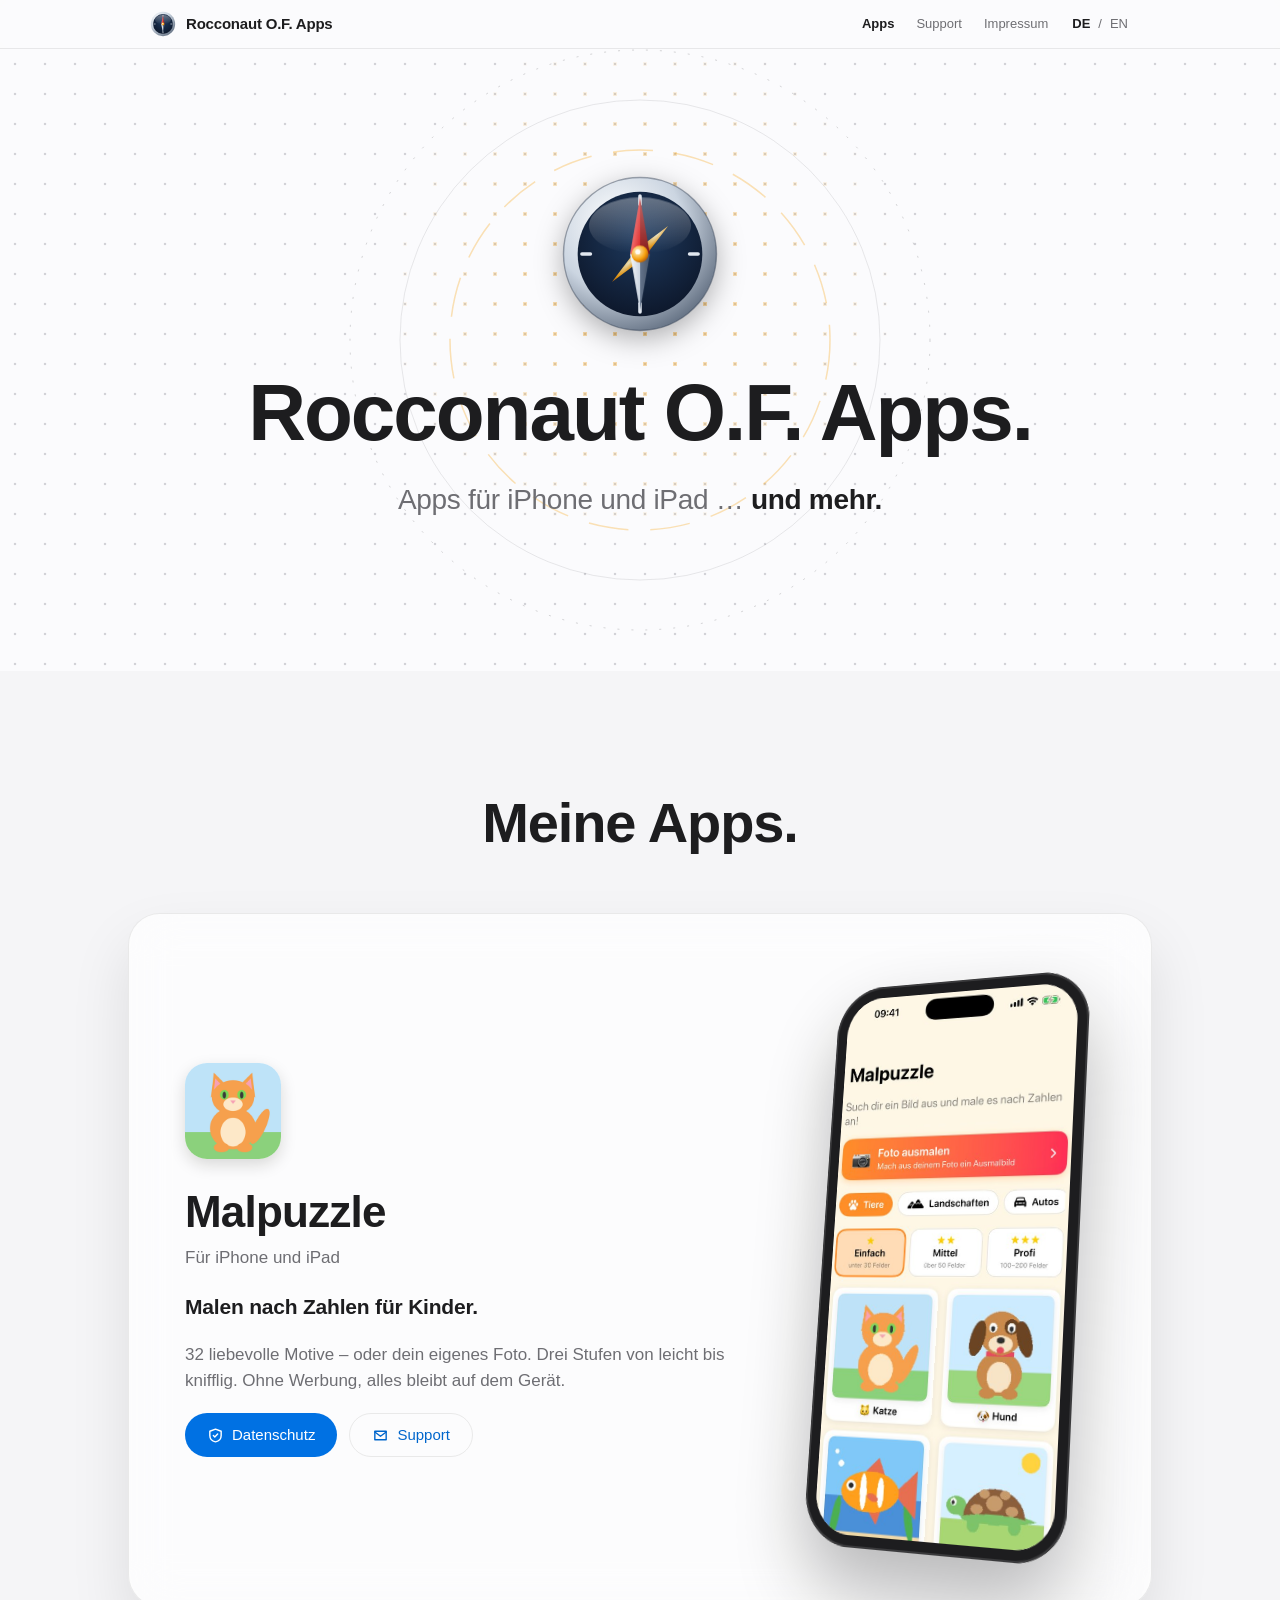
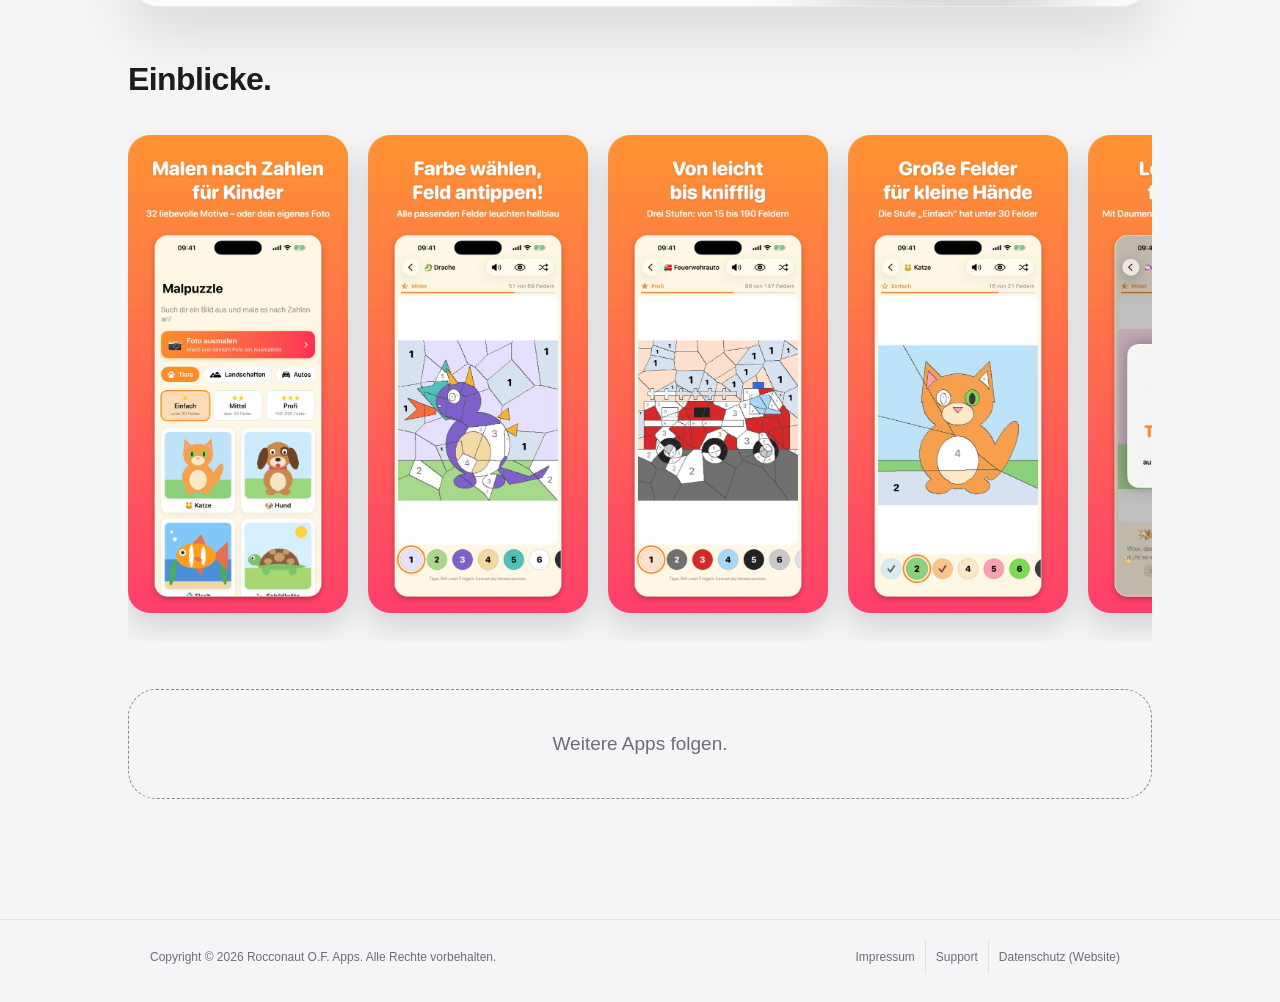
==== index.html @ 76076adc "Website Rocconaut O.F. Apps (DE/EN) mit Support- und Datenschutzseiten Co-Authored-By: Claude Opus 5" ====
<!doctype html>
<html lang="de">
<head>
<meta charset="utf-8">
<meta name="viewport" content="width=device-width, initial-scale=1">
<title>Rocconaut O.F. Apps – Apps für iPhone und iPad</title>
<meta name="description" content="Rocconaut O.F. Apps: Apps für iPhone und iPad, darunter Malpuzzle – Malen nach Zahlen für Kinder.">
<link rel="canonical" href="https://rocconaut-with-cloud.github.io/">
<link rel="alternate" hreflang="de" href="https://rocconaut-with-cloud.github.io/">
<link rel="alternate" hreflang="en" href="https://rocconaut-with-cloud.github.io/en/">
<meta name="theme-color" content="#FBFBFD" media="(prefers-color-scheme: light)">
<meta name="theme-color" content="#000000" media="(prefers-color-scheme: dark)">
<link rel="icon" href="assets/img/compass.svg" type="image/svg+xml">
<link rel="stylesheet" href="assets/css/site.css">
<script>document.documentElement.className += ' js';</script>
<script src="assets/js/site.js" defer></script>
</head>
<body>
<a class="skip" href="#inhalt">Zum Inhalt springen</a>
<header class="nav">
<div class="nav-inner">
<a class="brand" href="index.html"><img src="assets/img/compass.svg" alt="" width="26" height="26">Rocconaut O.F. Apps</a>
<nav class="nav-links" aria-label="Hauptnavigation">
<a href="index.html" aria-current="page">Apps</a>
<a href="support.html">Support</a>
<a href="impressum.html">Impressum</a>
<span class="lang" aria-label="Sprache"><span class="on" lang="de">DE</span><span aria-hidden="true">/</span><a href="en/index.html" lang="en" hreflang="en">EN</a></span>
</nav>
</div>
</header>
<main id="inhalt">
<section class="hero">
<div class="hero-dots" aria-hidden="true"></div>
<div class="hero-spot" aria-hidden="true"></div>
<svg class="hero-rings" viewBox="0 0 620 620" aria-hidden="true">
<g class="spin"><circle class="r" cx="310" cy="310" r="290" stroke-opacity="0.35" stroke-width="1" stroke-dasharray="2 12"/></g>
<circle class="r" cx="310" cy="310" r="240" stroke-opacity="0.18" stroke-width="1"/>
<g class="spin-rev"><circle cx="310" cy="310" r="190" fill="none" stroke="#F59E0B" stroke-opacity="0.3" stroke-width="1.5" stroke-dasharray="40 22"/></g>
</svg>
<div class="hero-inner">
<div class="compass"><svg viewBox="0 0 120 120" role="img" aria-label="Rocconaut Kompass-Logo">
<defs>
<radialGradient id="m" cx="0.35" cy="0.3" r="0.85"><stop offset="0" stop-color="#FFFFFF"/><stop offset="0.5" stop-color="#CBD5E1"/><stop offset="1" stop-color="#475569"/></radialGradient>
<radialGradient id="f" cx="0.5" cy="0.35" r="0.75"><stop offset="0" stop-color="#1E3A5F"/><stop offset="1" stop-color="#0B1324"/></radialGradient>
<linearGradient id="rd" x1="0" y1="0" x2="1" y2="0"><stop offset="0" stop-color="#F87171"/><stop offset="0.49" stop-color="#DC2626"/><stop offset="0.51" stop-color="#991B1B"/><stop offset="1" stop-color="#7F1D1D"/></linearGradient>
<linearGradient id="sv" x1="0" y1="0" x2="1" y2="0"><stop offset="0" stop-color="#F8FAFC"/><stop offset="0.49" stop-color="#CBD5E1"/><stop offset="0.51" stop-color="#64748B"/><stop offset="1" stop-color="#475569"/></linearGradient>
<radialGradient id="gd" cx="0.35" cy="0.35" r="0.8"><stop offset="0" stop-color="#FEF3C7"/><stop offset="0.6" stop-color="#F59E0B"/><stop offset="1" stop-color="#92400E"/></radialGradient>
<linearGradient id="gl" x1="0" y1="0" x2="0" y2="1"><stop offset="0" stop-color="#FFFFFF" stop-opacity="0.35"/><stop offset="1" stop-color="#FFFFFF" stop-opacity="0"/></linearGradient>
</defs>
<circle cx="60" cy="60" r="54" fill="url(#m)"/>
<circle cx="60" cy="60" r="54" fill="none" stroke="#334155" stroke-opacity="0.45"/>
<circle cx="60" cy="60" r="44" fill="url(#f)"/>
<g stroke="#E2E8F0" stroke-width="2.5" stroke-linecap="round"><line x1="60" y1="19" x2="60" y2="25"/><line x1="60" y1="95" x2="60" y2="101"/><line x1="19" y1="60" x2="25" y2="60"/><line x1="95" y1="60" x2="101" y2="60"/></g>
<g transform="rotate(45 60 60)" opacity="0.9"><polygon points="60,32 64,60 56,60" fill="url(#gd)"/><polygon points="60,88 64,60 56,60" fill="url(#gd)"/></g>
<g class="needle"><g class="swing"><polygon points="60,20 67,60 53,60" fill="url(#rd)"/><polygon points="60,100 67,60 53,60" fill="url(#sv)"/></g></g>
<circle cx="60" cy="60" r="6" fill="url(#gd)"/>
<circle cx="58.5" cy="58.5" r="1.8" fill="#FFFFFF" fill-opacity="0.85"/>
<ellipse cx="60" cy="40" rx="36" ry="20" fill="url(#gl)"/>
</svg></div>
<h1 class="display rise d1">Rocconaut O.F. Apps.</h1>
<p class="lead rise d2">Apps für iPhone und iPad … <strong class="rise d3">und mehr.</strong></p>
</div>
</section>

<section class="apps" aria-labelledby="apps-title">
<div class="wrap">
<h2 id="apps-title" class="h-big reveal">Meine Apps.</h2>

<div class="reveal">
<article class="card">
<div class="glare" aria-hidden="true"></div>
<div class="card-text">
<img class="app-icon" src="assets/img/malpuzzle-icon.png" alt="App-Icon Malpuzzle" width="96" height="96">
<div>
<h3 class="app-name">Malpuzzle</h3>
<span class="platform">Für iPhone und iPad</span>
</div>
<p class="tagline">Malen nach Zahlen für Kinder.</p>
<p class="desc">32 liebevolle Motive – oder dein eigenes Foto. Drei Stufen von leicht bis knifflig. Ohne Werbung, alles bleibt auf dem Gerät.</p>
<!-- App-Store-Badge: hier einfügen, sobald die App im Store ist -->
<div class="btns">
<a class="btn btn-primary shine" href="malpuzzle/datenschutz.html"><svg class="draw" viewBox="0 0 24 24" fill="none" stroke="currentColor" stroke-width="2" stroke-linecap="round" stroke-linejoin="round" aria-hidden="true"><path pathLength="1" d="M12 3l8 3v6c0 5-3.5 8-8 9-4.5-1-8-4-8-9V6z"/><path pathLength="1" d="M9 12l2 2 4-4"/></svg>Datenschutz</a>
<a class="btn btn-secondary shine" href="support.html"><svg class="draw" viewBox="0 0 24 24" fill="none" stroke="currentColor" stroke-width="2" stroke-linecap="round" stroke-linejoin="round" aria-hidden="true"><path pathLength="1" d="M4 6h16v12H4z"/><path pathLength="1" d="M4 7l8 6 8-6"/></svg>Support</a>
</div>
</div>
<div class="device-wrap">
<div class="device">
<div class="screen">
<img src="assets/img/screen_01.jpg" alt="Startbildschirm mit Motivauswahl" class="active" width="512" height="1098">
<img src="assets/img/screen_02.jpg" alt="Drache ausmalen, Stufe Mittel" width="512" height="1098" loading="lazy">
<img src="assets/img/screen_03.jpg" alt="Feuerwehrauto ausmalen, Stufe Profi" width="512" height="1098" loading="lazy">
<img src="assets/img/screen_04.jpg" alt="Katze ausmalen, Stufe Einfach" width="512" height="1098" loading="lazy">
<img src="assets/img/screen_05.jpg" alt="Lob nach dem fertigen Bild" width="512" height="1098" loading="lazy">
<img src="assets/img/screen_06.jpg" alt="Landschaften zur Auswahl" width="512" height="1098" loading="lazy">
</div>
</div>
</div>
</article>
</div>

<div class="gallery reveal">
<h3 class="h-mid">Einblicke.</h3>
<div class="gallery-row" tabindex="0" role="region" aria-label="App-Store-Bilder von Malpuzzle">
<img class="shot" src="assets/img/store_01.jpg" alt="Malen nach Zahlen für Kinder" width="600" height="1304" loading="lazy">
<img class="shot" src="assets/img/store_02.jpg" alt="Farbe wählen, Feld antippen" width="600" height="1304" loading="lazy">
<img class="shot" src="assets/img/store_03.jpg" alt="Von leicht bis knifflig" width="600" height="1304" loading="lazy">
<img class="shot" src="assets/img/store_04.jpg" alt="Große Felder für kleine Hände" width="600" height="1304" loading="lazy">
<img class="shot" src="assets/img/store_05.jpg" alt="Lob für jedes fertige Bild" width="600" height="1304" loading="lazy">
<img class="shot" src="assets/img/store_06.jpg" alt="Tiere, Autos, Fantasiewesen" width="600" height="1304" loading="lazy">
</div>
</div>

<div class="more reveal">Weitere Apps folgen.</div>
</div>
</section>
</main>
<footer class="footer">
<div class="footer-inner">
<span>Copyright © 2026 Rocconaut O.F. Apps. Alle Rechte vorbehalten.</span>
<nav aria-label="Rechtliches">
<a href="impressum.html">Impressum</a>
<a href="support.html">Support</a>
<a href="datenschutz.html">Datenschutz (Website)</a>
</nav>
</div>
</footer>
</body>
</html>
---- assets/css/site.css ----
/* Rocconaut O.F. Apps – Website-Stile */
:root {
  --bg: #FBFBFD; --bg2: #F5F5F7; --fg: #1D1D1F; --muted: #6E6E73;
  --line: rgba(0,0,0,0.08); --card: rgba(255,255,255,0.72); --nav: rgba(251,251,253,0.72);
  --dot: #D2D2D7; --ring: #86868B; --link: #0066CC; --shadow: 0 30px 60px rgba(0,0,0,0.10);
  color-scheme: light dark;
}
@media (prefers-color-scheme: dark) {
  :root {
    --bg: #000000; --bg2: #101012; --fg: #F5F5F7; --muted: #A1A1A6;
    --line: rgba(255,255,255,0.14); --card: rgba(40,40,44,0.62); --nav: rgba(22,22,23,0.72);
    --dot: #2C2C2E; --ring: #6E6E73; --link: #2997FF; --shadow: 0 30px 60px rgba(0,0,0,0.6);
  }
}
* { box-sizing: border-box; }
html { -webkit-text-size-adjust: 100%; }
body {
  margin: 0; background: var(--bg); color: var(--fg); line-height: 1.5;
  font-family: -apple-system, BlinkMacSystemFont, "SF Pro Display", "SF Pro Text", "Helvetica Neue", Helvetica, Arial, sans-serif;
  -webkit-font-smoothing: antialiased;
}
a { color: var(--link); text-decoration: none; }
a:hover { text-decoration: underline; }
img { max-width: 100%; }
.skip { position: absolute; left: -9999px; top: 8px; z-index: 100; background: var(--fg); color: var(--bg); padding: 10px 16px; border-radius: 10px; }
.skip:focus { left: 12px; }
:focus-visible { outline: 3px solid #0071E3; outline-offset: 3px; border-radius: 6px; }

/* Navigation */
.nav { position: sticky; top: 0; z-index: 10; background: var(--nav); -webkit-backdrop-filter: saturate(180%) blur(20px); backdrop-filter: saturate(180%) blur(20px); border-bottom: 1px solid var(--line); }
.nav-inner { max-width: 1024px; margin: 0 auto; padding: 0 22px; display: flex; flex-wrap: wrap; align-items: center; justify-content: space-between; gap: 12px; }
.brand { display: flex; align-items: center; gap: 10px; min-height: 48px; color: var(--fg); font-size: 15px; font-weight: 600; letter-spacing: -0.2px; }
.brand:hover { text-decoration: none; }
.brand img { width: 26px; height: 26px; transition: transform 0.6s cubic-bezier(0.2,0.9,0.3,1.3); }
.brand:hover img { transform: rotate(-18deg); }
.nav-links { display: flex; flex-wrap: wrap; align-items: center; gap: 22px; font-size: 13px; }
.nav-links a { color: var(--muted); padding: 14px 0; transition: color 0.25s ease; }
.nav-links a:hover { color: var(--fg); text-decoration: none; }
.nav-links a[aria-current="page"], .lang .on { color: var(--fg); font-weight: 600; }
.lang { display: flex; gap: 4px; color: var(--muted); }
.lang a, .lang span { padding: 14px 2px; }

/* Hero */
.hero { position: relative; overflow: hidden; background: var(--bg); }
.hero-dots, .hero-spot { position: absolute; inset: 0; background-size: 30px 30px; pointer-events: none; }
.hero-dots { background-image: radial-gradient(circle, var(--dot) 1.4px, transparent 1.6px); }
.hero-spot {
  background-image: radial-gradient(circle, #F59E0B 2.2px, transparent 2.4px);
  -webkit-mask-image: radial-gradient(circle 260px at var(--sx, 50%) var(--sy, 38%), #000 0%, transparent 100%);
  mask-image: radial-gradient(circle 260px at var(--sx, 50%) var(--sy, 38%), #000 0%, transparent 100%);
  opacity: 0.5; transition: opacity 0.6s ease;
}
.hero.active .hero-spot { opacity: 1; }
.hero-rings { position: absolute; left: 50%; top: 50%; width: 620px; height: 620px; margin: -330px 0 0 -310px; pointer-events: none; transform: translate(var(--px, 0px), var(--py, 0px)); transition: transform 0.6s ease-out; }
.hero-rings .r { fill: none; stroke: var(--ring); }
.spin { transform-origin: 310px 310px; animation: spin 50s linear infinite; }
.spin-rev { transform-origin: 310px 310px; animation: spin 70s linear infinite reverse; }
@keyframes spin { to { transform: rotate(360deg); } }
.hero-inner { position: relative; max-width: 980px; margin: 0 auto; padding: 120px 22px 150px; display: flex; flex-direction: column; align-items: center; text-align: center; gap: 24px; }
.compass { width: 170px; height: 170px; transform: translateY(calc(var(--sp, 0) * 70px)) scale(calc(1 - var(--sp, 0) * 0.35)); opacity: calc(1 - var(--sp, 0) * 0.6); }
.compass svg { width: 100%; height: 100%; display: block; overflow: visible; filter: drop-shadow(0 8px 14px rgba(0,0,0,0.3)); }
.needle { transform-origin: 60px 60px; transform: rotate(var(--angle, 0deg)); transition: transform 0.8s cubic-bezier(0.2,0.9,0.3,1.35); }
.swing { transform-origin: 60px 60px; animation: swing 2.6s cubic-bezier(0.3,0.7,0.4,1) 0.3s both; }
@keyframes swing { 0% { transform: rotate(-80deg); } 22% { transform: rotate(50deg); } 42% { transform: rotate(-28deg); } 62% { transform: rotate(14deg); } 80% { transform: rotate(-6deg); } 100% { transform: rotate(0deg); } }
.display { margin: 8px 0 0; font-size: clamp(44px, 8vw, 80px); font-weight: 700; letter-spacing: -0.025em; line-height: 1.05; }
.lead { margin: 0; font-size: clamp(21px, 3vw, 28px); letter-spacing: -0.3px; color: var(--muted); }
.lead strong { display: inline-block; color: var(--fg); font-weight: 600; }
.rise { animation: rise 1.1s cubic-bezier(0.2,0.7,0.2,1) both; }
.d1 { animation-delay: 0.15s; } .d2 { animation-delay: 0.35s; } .d3 { animation-delay: 1.1s; }
@keyframes rise { from { opacity: 0; transform: translateY(28px); } to { opacity: 1; transform: none; } }

/* Apps */
.apps { background: var(--bg2); padding: 110px 22px 120px; }
.wrap { max-width: 1024px; margin: 0 auto; display: flex; flex-direction: column; gap: 48px; }
.h-big { margin: 0; font-size: clamp(40px, 6vw, 56px); font-weight: 700; letter-spacing: -0.02em; text-align: center; }
.h-mid { margin: 0; font-size: 32px; font-weight: 700; letter-spacing: -0.6px; }
.card {
  position: relative; overflow: hidden; background: var(--card);
  -webkit-backdrop-filter: saturate(180%) blur(24px); backdrop-filter: saturate(180%) blur(24px);
  border: 1px solid var(--line); border-radius: 32px; padding: clamp(28px, 5vw, 56px); box-shadow: var(--shadow);
  display: flex; flex-wrap: wrap; align-items: center; gap: 48px;
  transform: perspective(1400px) rotateX(var(--rx, 0deg)) rotateY(var(--ry, 0deg));
  transition: transform 0.8s cubic-bezier(0.2,0.8,0.2,1);
}
.card.hover { transition: transform 0.1s ease-out; }
.glare { position: absolute; inset: 0; pointer-events: none; background: radial-gradient(circle at var(--gx, 50%) var(--gy, 50%), rgba(255,255,255,0.35), rgba(255,255,255,0) 50%); opacity: 0; transition: opacity 0.4s ease; }
.card.hover .glare { opacity: 1; }
.card-text { flex: 1 1 340px; display: flex; flex-direction: column; gap: 20px; position: relative; }
.app-icon { width: 96px; height: 96px; border-radius: 22px; display: block; box-shadow: 0 6px 16px rgba(0,0,0,0.15); }
.app-name { margin: 0; font-size: clamp(34px, 5vw, 44px); font-weight: 700; letter-spacing: -0.8px; }
.platform { font-size: 17px; color: var(--muted); }
.tagline { margin: 0; font-size: 21px; font-weight: 600; letter-spacing: -0.2px; }
.desc { margin: 0; font-size: 17px; color: var(--muted); }
.btns { display: flex; flex-wrap: wrap; gap: 12px; }
.btn { display: inline-flex; align-items: center; gap: 8px; min-height: 44px; padding: 0 22px; border-radius: 980px; font-size: 15px; font-weight: 500; }
.btn:hover { text-decoration: none; }
.btn svg { width: 17px; height: 17px; flex-shrink: 0; }
.btn-primary { background: #0071E3; color: #FFFFFF; transition: background-color 0.25s ease, transform 0.25s ease; }
.btn-primary:hover { background: #0077ED; transform: scale(1.03); }
.btn-secondary { border: 1px solid var(--line); color: var(--link); }
.btn-lg { min-height: 48px; padding: 0 24px; font-size: 17px; align-self: flex-start; }
.shine { position: relative; overflow: hidden; isolation: isolate; }
.shine::after { content: ""; position: absolute; top: 0; left: -70%; width: 45%; height: 100%; background: linear-gradient(100deg, rgba(255,255,255,0), rgba(255,255,255,0.5), rgba(255,255,255,0)); transform: skewX(-20deg); transition: left 0.8s ease; pointer-events: none; }
.shine:hover::after, .shine:focus-visible::after { left: 140%; }
.draw * { stroke-dasharray: 1; stroke-dashoffset: 0; }
.btn:hover .draw *, .btn:focus-visible .draw * { animation: drawline 0.9s ease forwards; }
@keyframes drawline { from { stroke-dashoffset: 1; } to { stroke-dashoffset: 0; } }

/* iPhone */
.device-wrap { flex: 0 1 300px; display: flex; justify-content: center; perspective: 1400px; position: relative; margin: 0 auto; }
.device { width: 280px; height: 580px; border-radius: 52px; background: #1D1D1F; padding: 12px; box-shadow: 0 40px 80px rgba(0,0,0,0.28), inset 0 0 0 2px #3A3A3C; transform: rotateY(var(--dy, 0deg)) rotateX(var(--dx, 0deg)); transition: transform 0.2s ease-out; }
.screen { width: 100%; height: 100%; border-radius: 40px; background: #FFF8EC; position: relative; overflow: hidden; }
.screen img { position: absolute; inset: 0; width: 100%; height: 100%; object-fit: cover; object-position: top; opacity: 0; transform: scale(1.04); transition: opacity 0.9s ease, transform 3.2s ease-out; }
.screen img.active { opacity: 1; transform: scale(1); }

/* Galerie */
.gallery { display: flex; flex-direction: column; gap: 24px; }
.gallery-row { display: flex; gap: 20px; overflow-x: auto; scroll-snap-type: x mandatory; padding: 8px 4px 28px; }
.shot { flex: 0 0 220px; width: 220px; height: auto; border-radius: 22px; scroll-snap-align: start; box-shadow: 0 14px 30px rgba(0,0,0,0.14); transition: transform 0.5s cubic-bezier(0.2,0.9,0.3,1.2), box-shadow 0.5s ease; }
.shot:hover { transform: translateY(-8px) scale(1.04); box-shadow: 0 24px 44px rgba(0,0,0,0.22); }
.more { border: 1px dashed var(--ring); border-radius: 28px; padding: 40px; text-align: center; font-size: 19px; color: var(--muted); }

/* Unterseiten */
.page { background: var(--bg); padding: 96px 22px 120px; }
.page .wrap { max-width: 760px; }
.intro { display: flex; flex-direction: column; gap: 14px; }
.eyebrow { font-size: 14px; font-weight: 600; letter-spacing: 1.5px; color: var(--muted); }
.intro h1 { margin: 0; font-size: clamp(40px, 7vw, 56px); font-weight: 700; letter-spacing: -1.4px; line-height: 1.07; -webkit-hyphens: auto; hyphens: auto; }
.intro .sub { margin: 0; font-size: 21px; line-height: 1.45; color: var(--muted); }
.meta { font-size: 15px; color: var(--muted); }
.block { display: flex; flex-direction: column; gap: 12px; padding-top: 28px; border-top: 1px solid var(--line); }
.block h2 { margin: 0; font-size: 24px; font-weight: 600; letter-spacing: -0.3px; }
.block p { margin: 0; font-size: 17px; line-height: 1.65; }
.support-card { background: var(--card); -webkit-backdrop-filter: saturate(180%) blur(24px); backdrop-filter: saturate(180%) blur(24px); border: 1px solid var(--line); border-radius: 28px; padding: clamp(24px, 5vw, 40px); box-shadow: var(--shadow); display: flex; flex-direction: column; gap: 22px; }
.support-card h2 { margin: 0; font-size: 24px; font-weight: 600; letter-spacing: -0.3px; }
.support-card p { margin: 0; font-size: 17px; font-weight: 600; }
.support-card ul { margin: 8px 0 0; padding-left: 22px; font-size: 17px; line-height: 1.8; color: var(--muted); }
.faq-list { display: flex; flex-direction: column; gap: 16px; }
.faq { background: var(--card); -webkit-backdrop-filter: blur(20px); backdrop-filter: blur(20px); border: 1px solid var(--line); border-radius: 18px; transition: box-shadow 0.3s ease, transform 0.3s ease; }
.faq:hover { box-shadow: 0 14px 30px rgba(0,0,0,0.10); transform: translateY(-2px); }
.faq-q { width: 100%; min-height: 60px; display: flex; align-items: center; justify-content: space-between; gap: 16px; padding: 18px 24px; background: none; border: 0; font: inherit; font-size: 17px; font-weight: 600; color: var(--fg); text-align: left; cursor: pointer; }
.faq-q svg { flex-shrink: 0; width: 20px; height: 20px; transition: transform 0.45s cubic-bezier(0.2,0.9,0.3,1.3); }
.faq.open .faq-q svg { transform: rotate(180deg); }
.faq-a { display: grid; grid-template-rows: 0fr; transition: grid-template-rows 0.45s ease; }
.faq.open .faq-a { grid-template-rows: 1fr; }
.faq-a > div { overflow: hidden; }
.faq-a p { margin: 0; padding: 0 24px 20px; font-size: 17px; line-height: 1.6; color: var(--muted); opacity: 0; transition: opacity 0.4s ease; }
.faq.open .faq-a p { opacity: 1; }

/* Footer */
.footer { background: var(--bg2); border-top: 1px solid var(--line); }
.footer-inner { max-width: 1024px; margin: 0 auto; padding: 20px 22px 28px; display: flex; flex-wrap: wrap; justify-content: space-between; align-items: center; gap: 12px; font-size: 12px; color: var(--muted); }
.footer nav { display: flex; flex-wrap: wrap; }
.footer nav a { color: var(--muted); padding: 8px 10px; border-right: 1px solid var(--line); }
.footer nav a:last-child { border-right: 0; }
.footer nav a:hover { color: var(--fg); text-decoration: none; }

/* Einblenden beim Scrollen */
.js .reveal { opacity: 0; transform: translateY(40px) scale(0.98); transition: opacity 1s ease, transform 1s cubic-bezier(0.2,0.7,0.2,1); }
.js .reveal.in { opacity: 1; transform: none; }

@media (max-width: 600px) {
  .hero-inner { padding: 72px 20px 96px; }
  .compass { width: 130px; height: 130px; }
  .apps, .page { padding-top: 72px; padding-bottom: 80px; }
  .device { width: 240px; height: 500px; border-radius: 46px; }
  .screen { border-radius: 35px; }
}
@media (prefers-reduced-motion: reduce) {
  *, *::before, *::after { animation: none !important; transition: none !important; }
  .js .reveal { opacity: 1; transform: none; }
}
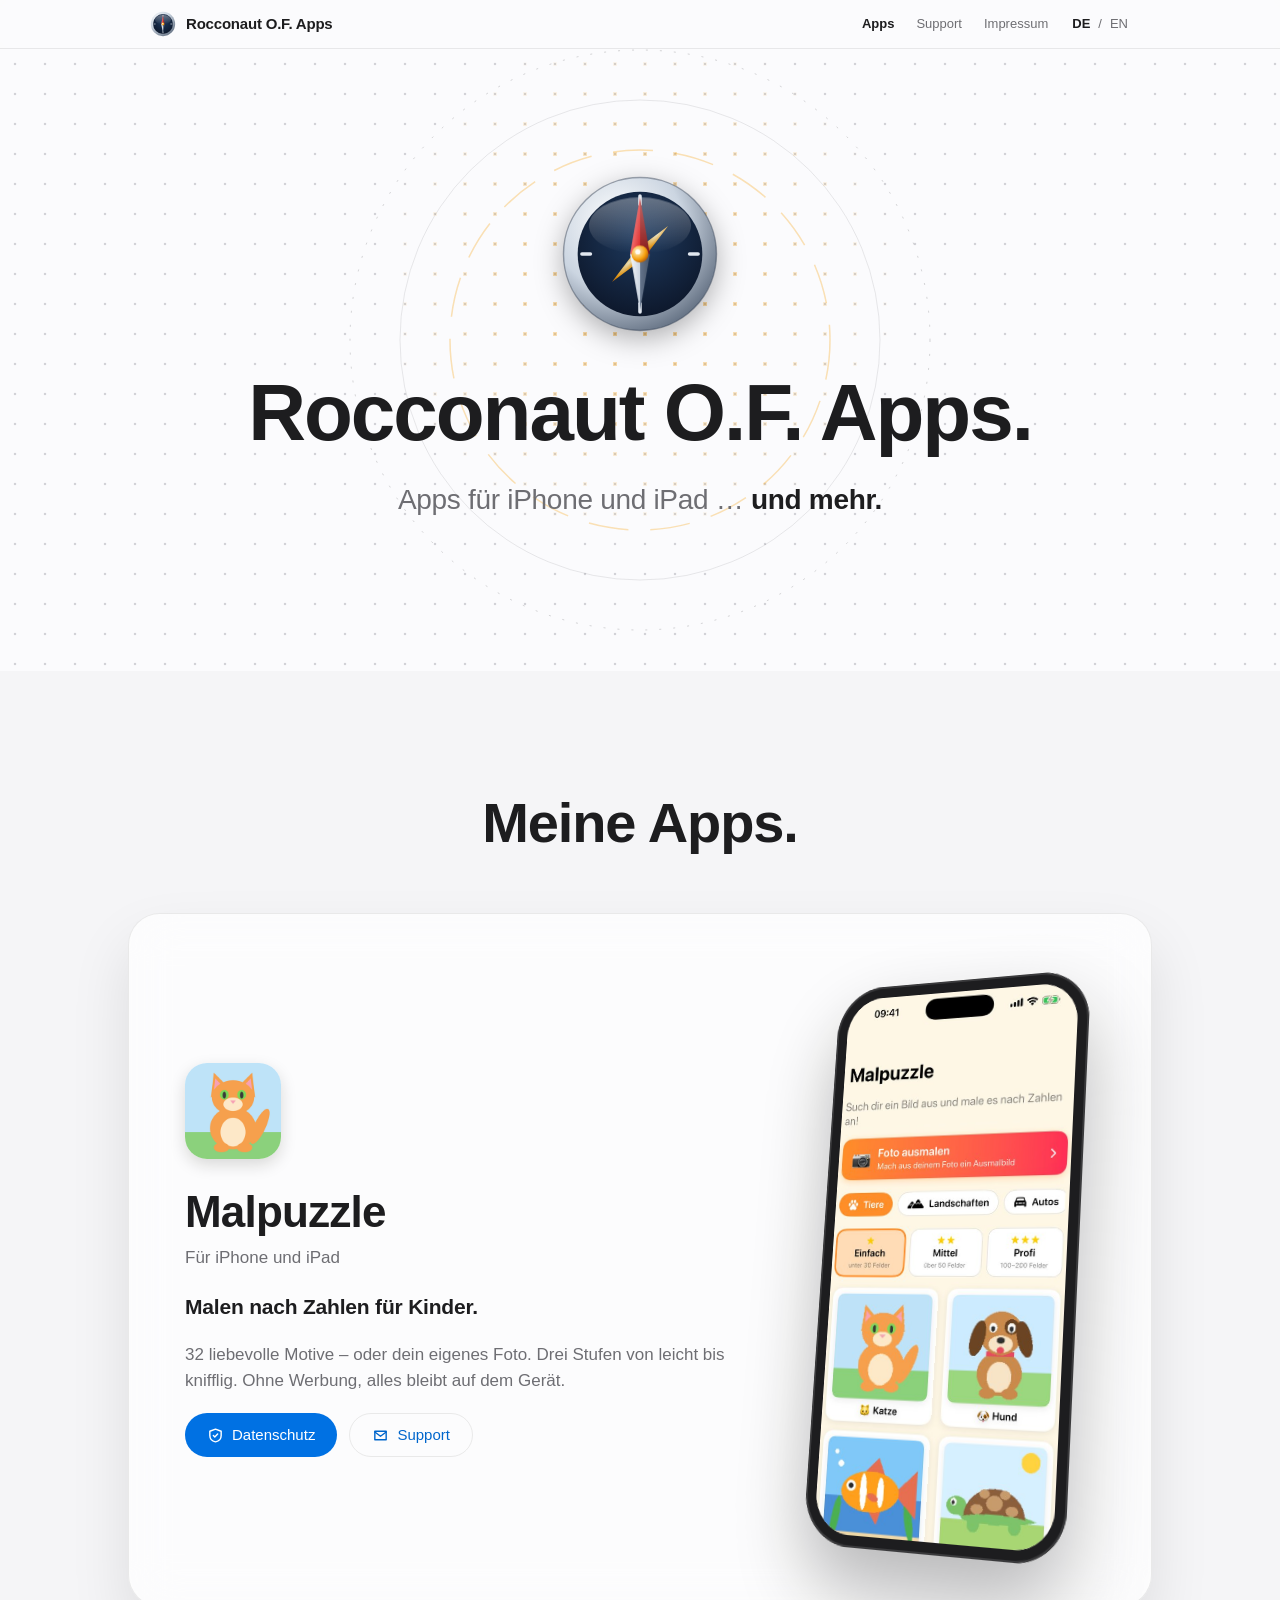
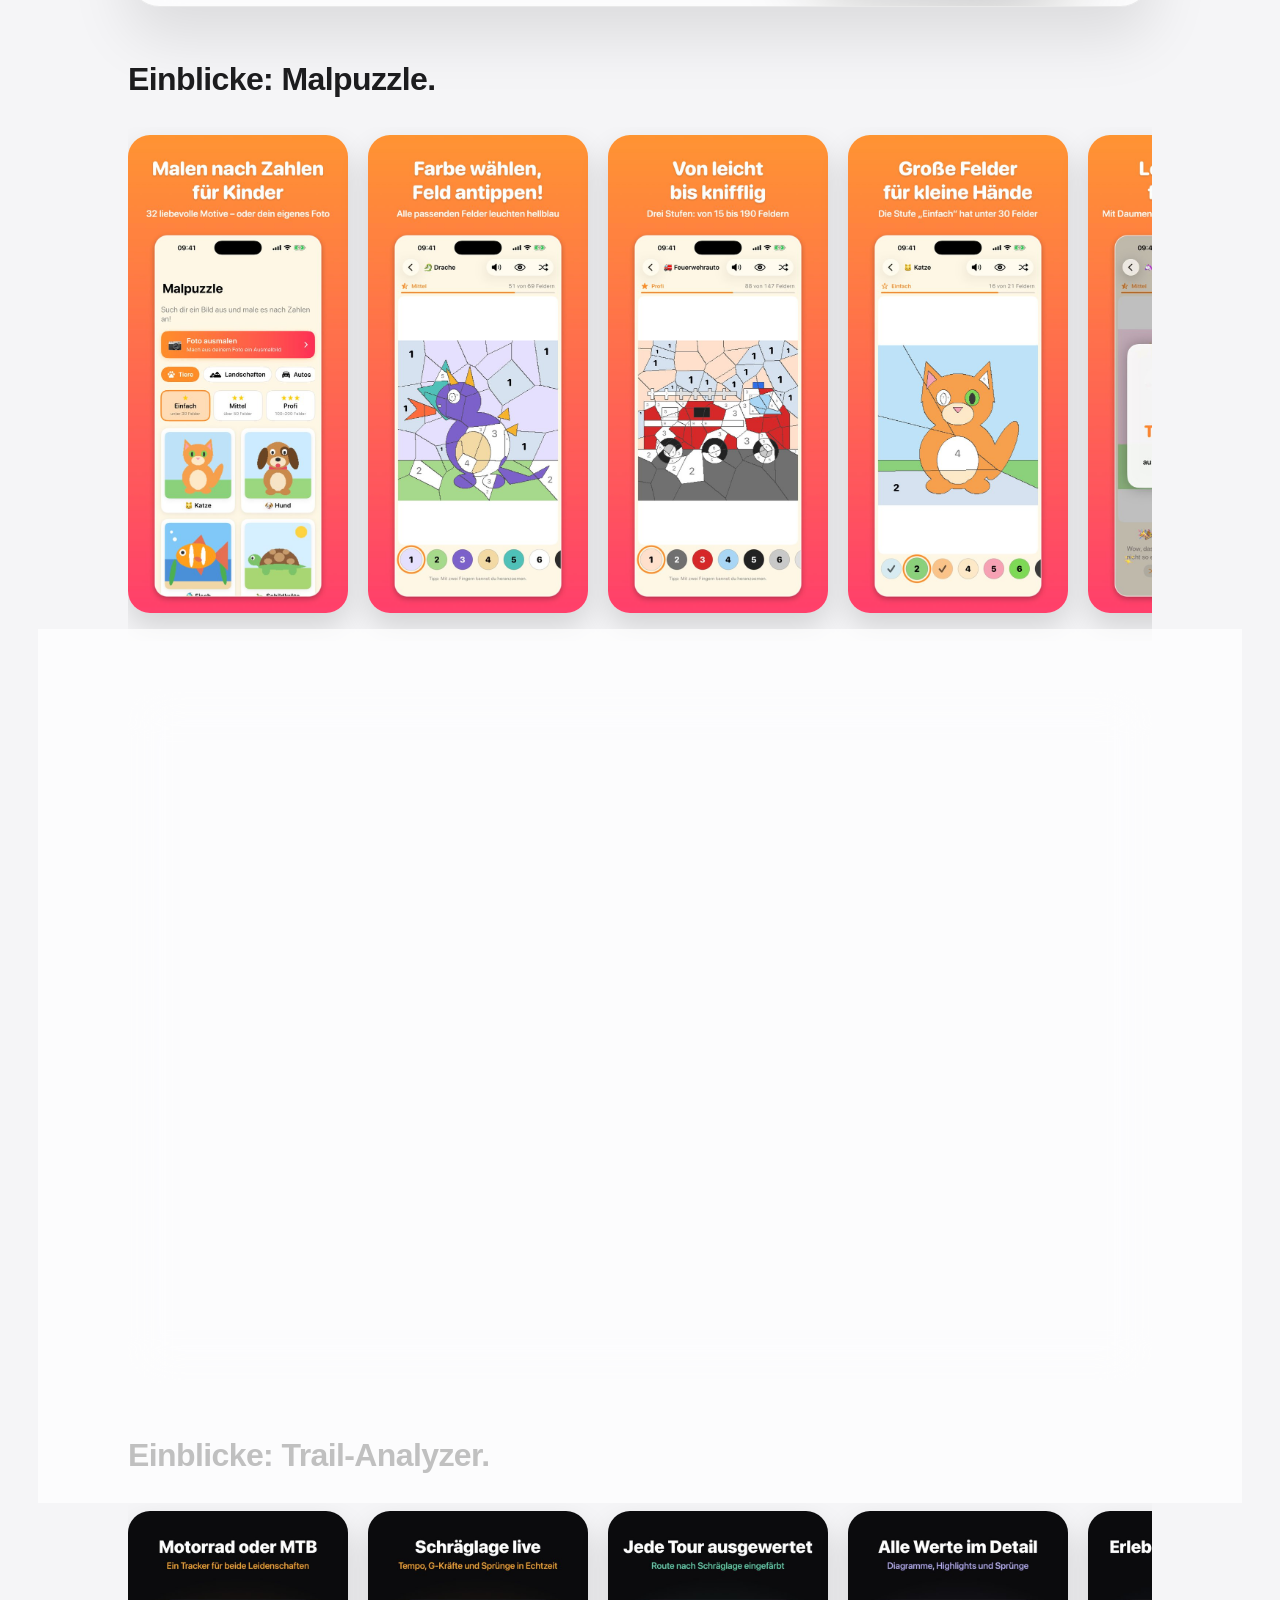
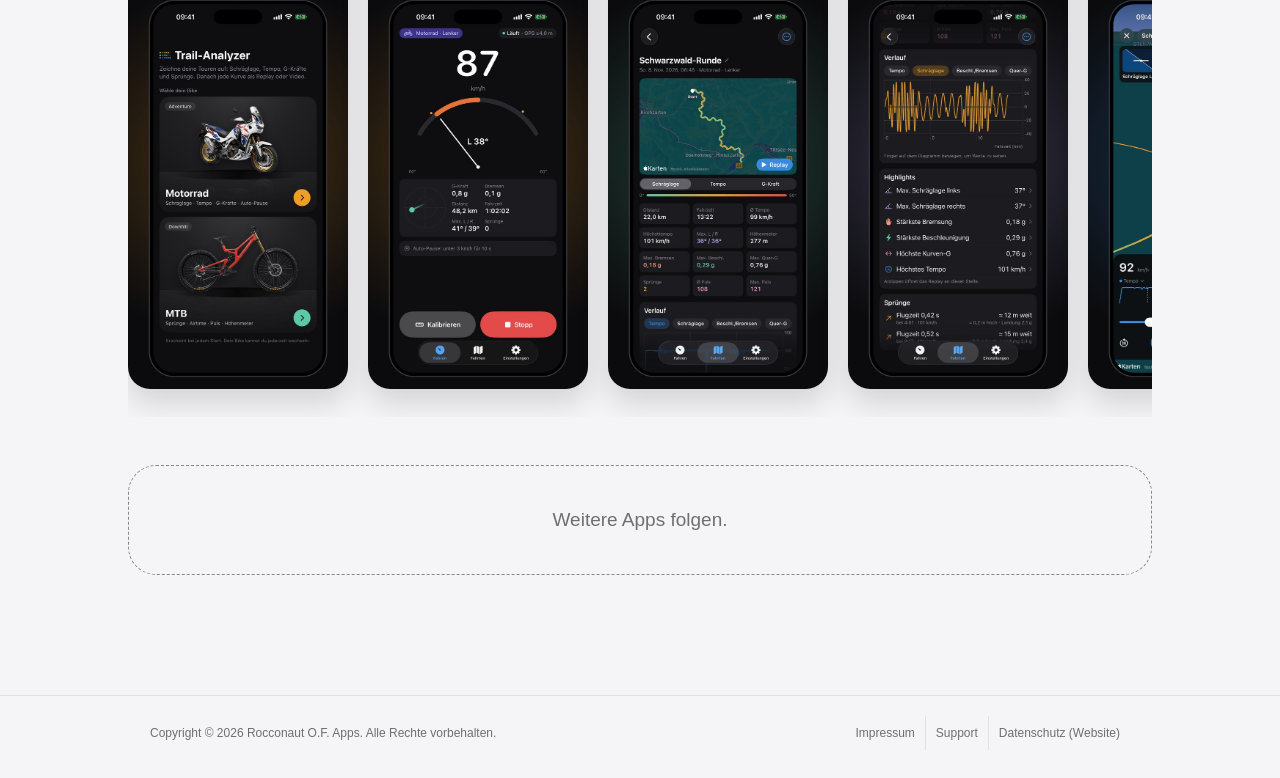
==== commit 01d41adf: "Trail-Analyzer: App-Karte, Datenschutz und Support-FAQ (DE/EN) Co-Authored-By: Claude Opus 5.5 <nore" ====
--- a/index.html
+++ b/index.html
@@ -4,7 +4,7 @@
 <meta charset="utf-8">
 <meta name="viewport" content="width=device-width, initial-scale=1">
 <title>Rocconaut O.F. Apps – Apps für iPhone und iPad</title>
-<meta name="description" content="Rocconaut O.F. Apps: Apps für iPhone und iPad, darunter Malpuzzle – Malen nach Zahlen für Kinder.">
+<meta name="description" content="Rocconaut O.F. Apps: Apps für iPhone und iPad, darunter Malpuzzle und Trail-Analyzer – Malen nach Zahlen für Kinder.">
 <link rel="canonical" href="https://rocconaut-with-cloud.github.io/">
 <link rel="alternate" hreflang="de" href="https://rocconaut-with-cloud.github.io/">
 <link rel="alternate" hreflang="en" href="https://rocconaut-with-cloud.github.io/en/">
@@ -67,7 +67,7 @@
 <h2 id="apps-title" class="h-big reveal">Meine Apps.</h2>
 
 <div class="reveal">
-<article class="card">
+<article class="card" id="malpuzzle">
 <div class="glare" aria-hidden="true"></div>
 <div class="card-text">
 <img class="app-icon" src="assets/img/malpuzzle-icon.png" alt="App-Icon Malpuzzle" width="96" height="96">
@@ -80,18 +80,18 @@
 <!-- App-Store-Badge: hier einfügen, sobald die App im Store ist -->
 <div class="btns">
 <a class="btn btn-primary shine" href="malpuzzle/datenschutz.html"><svg class="draw" viewBox="0 0 24 24" fill="none" stroke="currentColor" stroke-width="2" stroke-linecap="round" stroke-linejoin="round" aria-hidden="true"><path pathLength="1" d="M12 3l8 3v6c0 5-3.5 8-8 9-4.5-1-8-4-8-9V6z"/><path pathLength="1" d="M9 12l2 2 4-4"/></svg>Datenschutz</a>
-<a class="btn btn-secondary shine" href="support.html"><svg class="draw" viewBox="0 0 24 24" fill="none" stroke="currentColor" stroke-width="2" stroke-linecap="round" stroke-linejoin="round" aria-hidden="true"><path pathLength="1" d="M4 6h16v12H4z"/><path pathLength="1" d="M4 7l8 6 8-6"/></svg>Support</a>
+<a class="btn btn-secondary shine" href="support.html#malpuzzle"><svg class="draw" viewBox="0 0 24 24" fill="none" stroke="currentColor" stroke-width="2" stroke-linecap="round" stroke-linejoin="round" aria-hidden="true"><path pathLength="1" d="M4 6h16v12H4z"/><path pathLength="1" d="M4 7l8 6 8-6"/></svg>Support</a>
 </div>
 </div>
 <div class="device-wrap">
 <div class="device">
 <div class="screen">
-<img src="assets/img/screen_01.jpg" alt="Startbildschirm mit Motivauswahl" class="active" width="512" height="1098">
-<img src="assets/img/screen_02.jpg" alt="Drache ausmalen, Stufe Mittel" width="512" height="1098" loading="lazy">
-<img src="assets/img/screen_03.jpg" alt="Feuerwehrauto ausmalen, Stufe Profi" width="512" height="1098" loading="lazy">
-<img src="assets/img/screen_04.jpg" alt="Katze ausmalen, Stufe Einfach" width="512" height="1098" loading="lazy">
-<img src="assets/img/screen_05.jpg" alt="Lob nach dem fertigen Bild" width="512" height="1098" loading="lazy">
-<img src="assets/img/screen_06.jpg" alt="Landschaften zur Auswahl" width="512" height="1098" loading="lazy">
+<img src="assets/img/screen_01.jpg" alt="Startbildschirm mit Motivauswahl" class="active" width="512" height="1113">
+<img src="assets/img/screen_02.jpg" alt="Drache ausmalen, Stufe Mittel" width="512" height="1113" loading="lazy">
+<img src="assets/img/screen_03.jpg" alt="Feuerwehrauto ausmalen, Stufe Profi" width="512" height="1113" loading="lazy">
+<img src="assets/img/screen_04.jpg" alt="Katze ausmalen, Stufe Einfach" width="512" height="1113" loading="lazy">
+<img src="assets/img/screen_05.jpg" alt="Lob nach dem fertigen Bild" width="512" height="1113" loading="lazy">
+<img src="assets/img/screen_06.jpg" alt="Landschaften zur Auswahl" width="512" height="1113" loading="lazy">
 </div>
 </div>
 </div>
@@ -99,14 +99,60 @@
 </div>
 
 <div class="gallery reveal">
-<h3 class="h-mid">Einblicke.</h3>
+<h3 class="h-mid">Einblicke: Malpuzzle.</h3>
 <div class="gallery-row" tabindex="0" role="region" aria-label="App-Store-Bilder von Malpuzzle">
-<img class="shot" src="assets/img/store_01.jpg" alt="Malen nach Zahlen für Kinder" width="600" height="1304" loading="lazy">
-<img class="shot" src="assets/img/store_02.jpg" alt="Farbe wählen, Feld antippen" width="600" height="1304" loading="lazy">
-<img class="shot" src="assets/img/store_03.jpg" alt="Von leicht bis knifflig" width="600" height="1304" loading="lazy">
-<img class="shot" src="assets/img/store_04.jpg" alt="Große Felder für kleine Hände" width="600" height="1304" loading="lazy">
-<img class="shot" src="assets/img/store_05.jpg" alt="Lob für jedes fertige Bild" width="600" height="1304" loading="lazy">
-<img class="shot" src="assets/img/store_06.jpg" alt="Tiere, Autos, Fantasiewesen" width="600" height="1304" loading="lazy">
+<img class="shot" src="assets/img/store_01.jpg" alt="App-Store-Bild: Malen nach Zahlen für Kinder" width="600" height="1304" loading="lazy">
+<img class="shot" src="assets/img/store_02.jpg" alt="App-Store-Bild: Farbe wählen, Feld antippen" width="600" height="1304" loading="lazy">
+<img class="shot" src="assets/img/store_03.jpg" alt="App-Store-Bild: Von leicht bis knifflig" width="600" height="1304" loading="lazy">
+<img class="shot" src="assets/img/store_04.jpg" alt="App-Store-Bild: Große Felder für kleine Hände" width="600" height="1304" loading="lazy">
+<img class="shot" src="assets/img/store_05.jpg" alt="App-Store-Bild: Lob für jedes fertige Bild" width="600" height="1304" loading="lazy">
+<img class="shot" src="assets/img/store_06.jpg" alt="App-Store-Bild: Tiere, Autos, Fantasiewesen" width="600" height="1304" loading="lazy">
+</div>
+</div>
+
+<div class="reveal">
+<article class="card reverse" id="trail">
+<div class="glare" aria-hidden="true"></div>
+<div class="card-text">
+<img class="app-icon" src="assets/img/trail/icon.png" alt="App-Icon Trail-Analyzer" width="96" height="96">
+<div>
+<h3 class="app-name">Trail-Analyzer</h3>
+<span class="platform">Für iPhone</span>
+</div>
+<p class="tagline">Motorrad oder MTB – ein Tracker für beide Leidenschaften.</p>
+<p class="desc">Zeichne deine Touren auf: Schräglage, Tempo, G-Kräfte und Sprünge. Danach erlebst du jede Kurve als Replay oder Video. Alles bleibt auf deinem iPhone.</p>
+<!-- App-Store-Badge: hier einfügen, sobald die App im Store ist -->
+<div class="btns">
+<a class="btn btn-primary shine" href="trail-analyzer/datenschutz.html"><svg class="draw" viewBox="0 0 24 24" fill="none" stroke="currentColor" stroke-width="2" stroke-linecap="round" stroke-linejoin="round" aria-hidden="true"><path pathLength="1" d="M12 3l8 3v6c0 5-3.5 8-8 9-4.5-1-8-4-8-9V6z"/><path pathLength="1" d="M9 12l2 2 4-4"/></svg>Datenschutz</a>
+<a class="btn btn-secondary shine" href="support.html#trail"><svg class="draw" viewBox="0 0 24 24" fill="none" stroke="currentColor" stroke-width="2" stroke-linecap="round" stroke-linejoin="round" aria-hidden="true"><path pathLength="1" d="M4 6h16v12H4z"/><path pathLength="1" d="M4 7l8 6 8-6"/></svg>Support</a>
+</div>
+</div>
+<div class="device-wrap">
+<div class="device">
+<div class="screen">
+<img src="assets/img/trail/screen_01.jpg" alt="Startbildschirm mit Auswahl Motorrad oder MTB" class="active" width="512" height="1113">
+<img src="assets/img/trail/screen_02.jpg" alt="Live-Anzeige mit Tempo und Schräglage" width="512" height="1113" loading="lazy">
+<img src="assets/img/trail/screen_03.jpg" alt="Ausgewertete Tour mit farbiger Route" width="512" height="1113" loading="lazy">
+<img src="assets/img/trail/screen_04.jpg" alt="Diagramme, Highlights und Sprünge" width="512" height="1113" loading="lazy">
+<img src="assets/img/trail/screen_05.jpg" alt="Replay mit 3D-Kamera" width="512" height="1113" loading="lazy">
+<img src="assets/img/trail/screen_06.jpg" alt="Zwei Fahrten im Vergleich" width="512" height="1113" loading="lazy">
+<img src="assets/img/trail/screen_07.jpg" alt="Video-Export mit Karte und Tacho" width="512" height="1113" loading="lazy">
+</div>
+</div>
+</div>
+</article>
+</div>
+
+<div class="gallery reveal">
+<h3 class="h-mid">Einblicke: Trail-Analyzer.</h3>
+<div class="gallery-row" tabindex="0" role="region" aria-label="App-Store-Bilder von Trail-Analyzer">
+<img class="shot" src="assets/img/trail/store_01.jpg" alt="App-Store-Bild: Motorrad oder MTB" width="600" height="1304" loading="lazy">
+<img class="shot" src="assets/img/trail/store_02.jpg" alt="App-Store-Bild: Schräglage live" width="600" height="1304" loading="lazy">
+<img class="shot" src="assets/img/trail/store_03.jpg" alt="App-Store-Bild: Jede Tour ausgewertet" width="600" height="1304" loading="lazy">
+<img class="shot" src="assets/img/trail/store_04.jpg" alt="App-Store-Bild: Alle Werte im Detail" width="600" height="1304" loading="lazy">
+<img class="shot" src="assets/img/trail/store_05.jpg" alt="App-Store-Bild: Erlebe jede Kurve neu" width="600" height="1304" loading="lazy">
+<img class="shot" src="assets/img/trail/store_06.jpg" alt="App-Store-Bild: Fahrten vergleichen" width="600" height="1304" loading="lazy">
+<img class="shot" src="assets/img/trail/store_07.jpg" alt="App-Store-Bild: Teile dein Video" width="600" height="1304" loading="lazy">
 </div>
 </div>
 
--- a/assets/css/site.css
+++ b/assets/css/site.css
@@ -83,6 +83,8 @@
   transition: transform 0.8s cubic-bezier(0.2,0.8,0.2,1);
 }
 .card.hover { transition: transform 0.1s ease-out; }
+.card.reverse { flex-direction: row-reverse; }
+#trail .screen { background: #000000; }
 .glare { position: absolute; inset: 0; pointer-events: none; background: radial-gradient(circle at var(--gx, 50%) var(--gy, 50%), rgba(255,255,255,0.35), rgba(255,255,255,0) 50%); opacity: 0; transition: opacity 0.4s ease; }
 .card.hover .glare { opacity: 1; }
 .card-text { flex: 1 1 340px; display: flex; flex-direction: column; gap: 20px; position: relative; }
